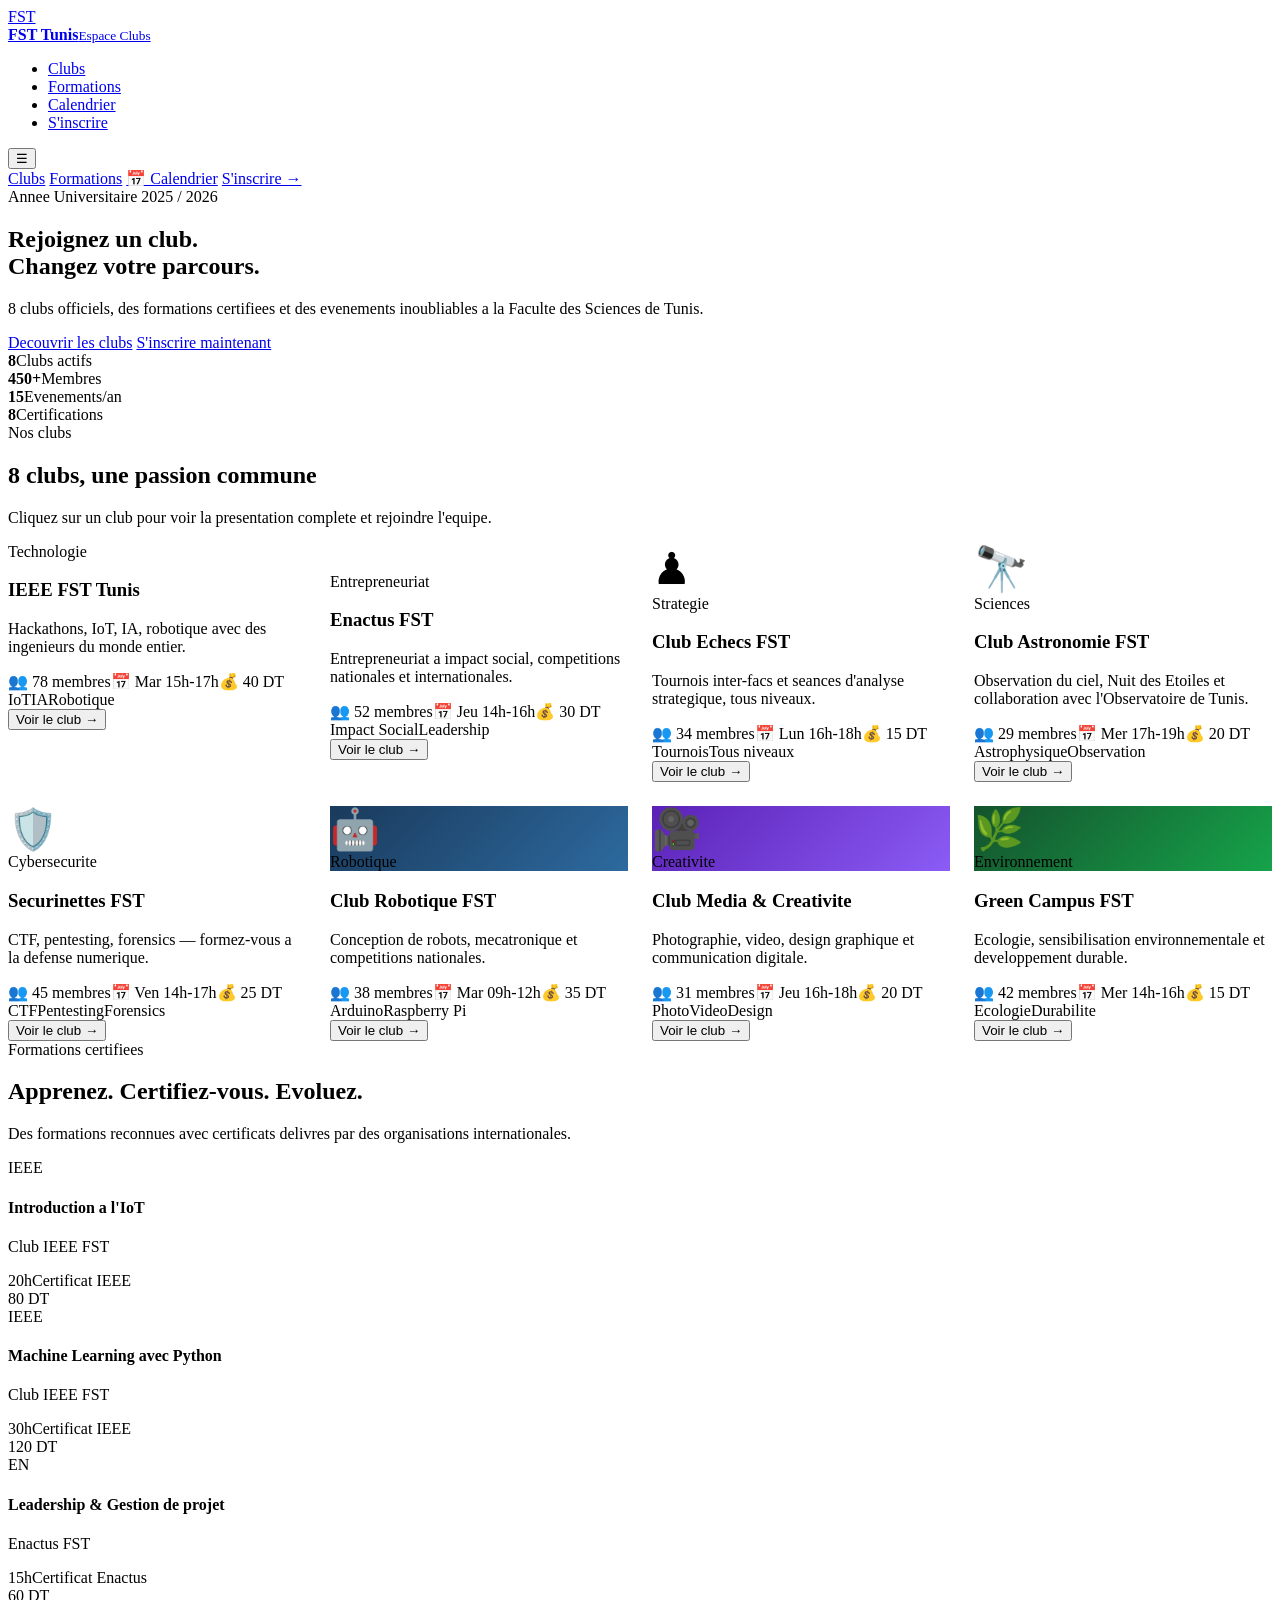
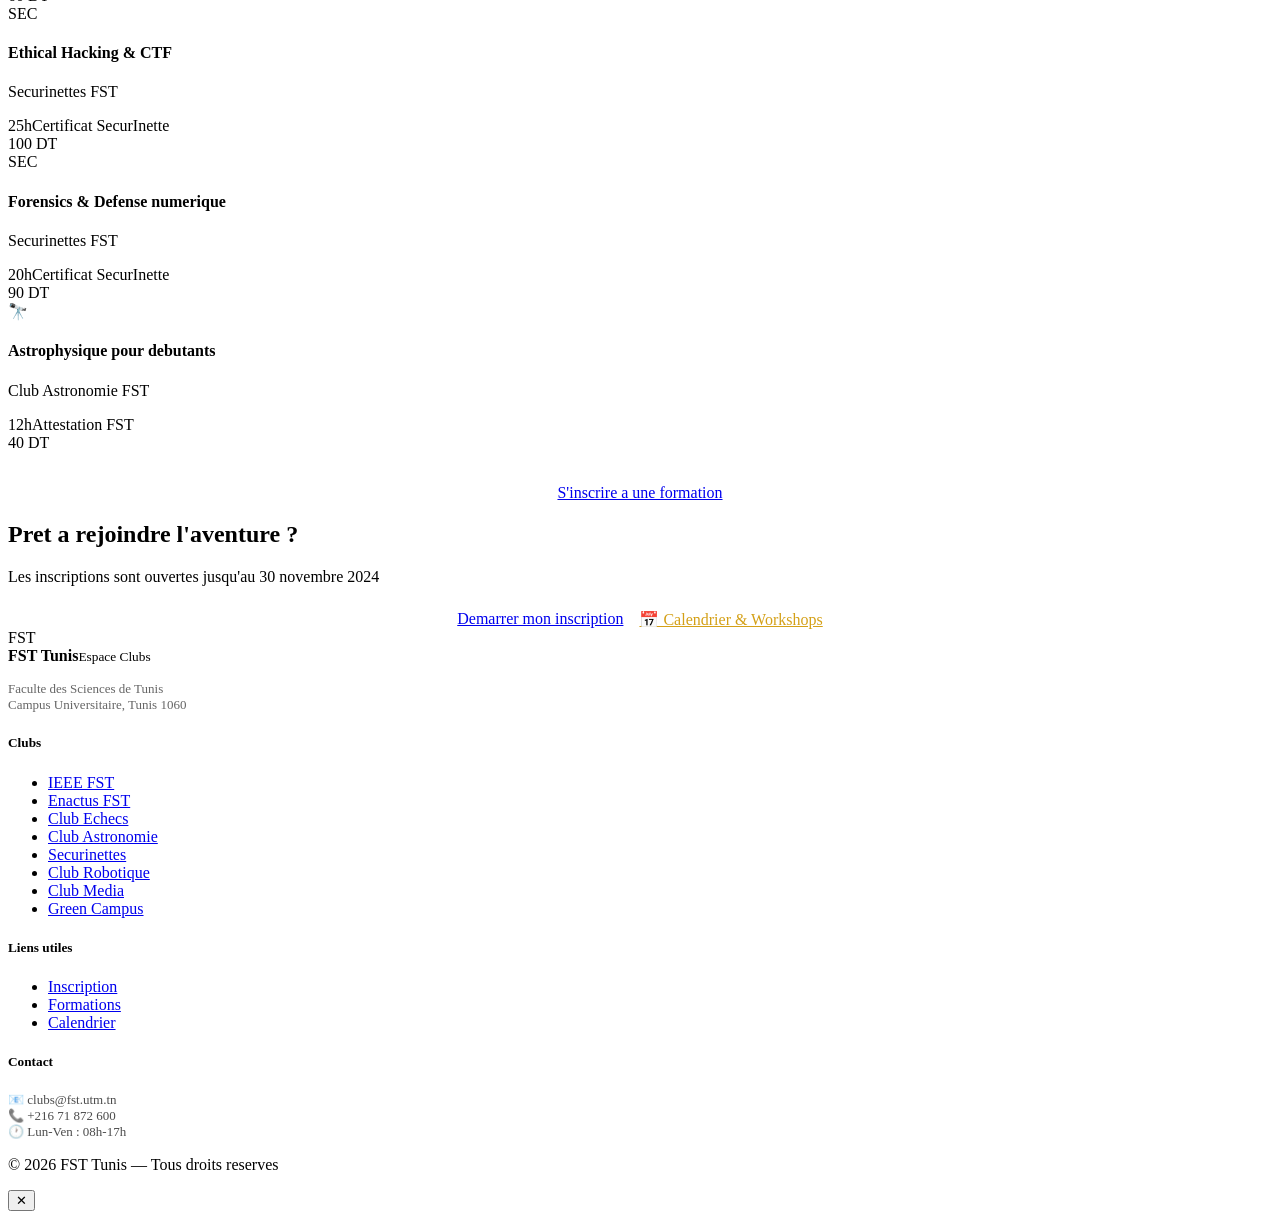
==== index.html @ c972a0da "Add files via upload" ====
<!DOCTYPE html>
<html lang="fr">
<head>
  <meta charset="UTF-8"/>
  <meta name="viewport" content="width=device-width, initial-scale=1.0"/>
  <title>FST Clubs — Faculté des Sciences de Tunis</title>
  <link rel="stylesheet" href="style.css"/>
  <link href="https://fonts.googleapis.com/css2?family=Playfair+Display:wght@600;700&family=DM+Sans:wght@300;400;500&display=swap" rel="stylesheet"/>
  <style>
    .clubs-grid{display:grid;grid-template-columns:repeat(auto-fill,minmax(290px,1fr));gap:1.5rem}
    .team-grid{display:grid;grid-template-columns:repeat(2,1fr);gap:8px;margin-bottom:1.25rem}
    .team-card{background:#f5f5f0;border-radius:10px;padding:10px 12px;display:flex;align-items:center;gap:10px}
    .team-avatar{width:40px;height:40px;border-radius:50%;display:flex;align-items:center;justify-content:center;font-size:16px;font-weight:700;color:#fff;flex-shrink:0}
    .team-card-info small{display:block;font-size:10px;color:#9a9a90;text-transform:uppercase;letter-spacing:0.04em}
    .team-card-info strong{display:block;font-size:12px;color:#1a1a2e}
  </style>
</head>
<body>

<nav class="navbar" id="navbar">
  <div class="nav-inner">
    <a href="index.html" class="logo">
      <div class="logo-icon"><span>FST</span></div>
      <div class="logo-text"><strong>FST Tunis</strong><small>Espace Clubs</small></div>
    </a>
    <ul class="nav-links">
      <li><a href="#clubs">Clubs</a></li>
      <li><a href="#formations">Formations</a></li>
      <li><a href="calendrier.html">Calendrier</a></li>
      <li><a href="inscription.html" class="btn-nav">S'inscrire</a></li>
    </ul>
    <button class="burger" onclick="toggleMenu()">&#9776;</button>
  </div>
  <div class="mobile-menu" id="mobileMenu">
    <a href="#clubs">Clubs</a>
    <a href="#formations">Formations</a>
    <a href="calendrier.html">&#128197; Calendrier</a>
    <a href="inscription.html">S'inscrire &#8594;</a>
  </div>
</nav>

<section class="hero">
  <div class="hero-bg">
    <div class="star" style="top:15%;left:10%;animation-delay:0s"></div>
    <div class="star" style="top:30%;left:80%;animation-delay:0.5s"></div>
    <div class="star" style="top:60%;left:20%;animation-delay:1s"></div>
    <div class="star" style="top:75%;left:65%;animation-delay:0.3s"></div>
    <div class="star" style="top:45%;left:50%;animation-delay:0.8s"></div>
    <div class="star" style="top:20%;left:45%;animation-delay:1.2s"></div>
    <div class="star" style="top:85%;left:40%;animation-delay:0.6s"></div>
  </div>
  <div class="hero-content">
    <div class="hero-tag">Annee Universitaire 2025 / 2026</div>
    <h1>Rejoignez un club.<br/>Changez votre parcours.</h1>
    <p>8 clubs officiels, des formations certifiees et des evenements inoubliables a la Faculte des Sciences de Tunis.</p>
    <div class="hero-actions">
      <a href="#clubs" class="btn-primary">Decouvrir les clubs</a>
      <a href="inscription.html" class="btn-outline">S'inscrire maintenant</a>
    </div>
    <div class="hero-stats">
      <div class="stat"><strong>8</strong><span>Clubs actifs</span></div>
      <div class="stat-sep"></div>
      <div class="stat"><strong>450+</strong><span>Membres</span></div>
      <div class="stat-sep"></div>
      <div class="stat"><strong>15</strong><span>Evenements/an</span></div>
      <div class="stat-sep"></div>
      <div class="stat"><strong>8</strong><span>Certifications</span></div>
    </div>
  </div>
</section>

<section id="clubs" class="section">
  <div class="container">
    <div class="section-header">
      <span class="section-tag">Nos clubs</span>
      <h2>8 clubs, une passion commune</h2>
      <p>Cliquez sur un club pour voir la presentation complete et rejoindre l'equipe.</p>
    </div>
    <div class="clubs-grid">

      <div class="club-card">
        <div class="club-header ieee-bg">
          <div class="club-logo-wrap"><img src="https://upload.wikimedia.org/wikipedia/commons/2/21/IEEE_logo.svg" alt="IEEE" onerror="this.style.display='none'" style="height:36px;filter:brightness(0) invert(1)"/></div>
          <span class="club-tag">Technologie</span>
        </div>
        <div class="club-body">
          <h3>IEEE FST Tunis</h3>
          <p>Hackathons, IoT, IA, robotique avec des ingenieurs du monde entier.</p>
          <div class="club-meta"><span>&#128101; 78 membres</span><span>&#128197; Mar 15h-17h</span><span>&#128176; 40 DT</span></div>
          <div class="club-tags-row"><span class="pill pill-blue">IoT</span><span class="pill pill-blue">IA</span><span class="pill pill-blue">Robotique</span></div>
          <button class="btn-card" onclick="openModal('ieee')">Voir le club &#8594;</button>
        </div>
      </div>

      <div class="club-card">
        <div class="club-header enactus-bg">
          <div class="club-logo-wrap"><div style="color:#fff;font-size:22px;font-weight:700;font-family:'Playfair Display',serif">enactus</div></div>
          <span class="club-tag">Entrepreneuriat</span>
        </div>
        <div class="club-body">
          <h3>Enactus FST</h3>
          <p>Entrepreneuriat a impact social, competitions nationales et internationales.</p>
          <div class="club-meta"><span>&#128101; 52 membres</span><span>&#128197; Jeu 14h-16h</span><span>&#128176; 30 DT</span></div>
          <div class="club-tags-row"><span class="pill pill-green">Impact Social</span><span class="pill pill-green">Leadership</span></div>
          <button class="btn-card" onclick="openModal('enactus')">Voir le club &#8594;</button>
        </div>
      </div>

      <div class="club-card">
        <div class="club-header chess-bg">
          <div class="club-logo-wrap"><div style="font-size:44px">&#9823;</div></div>
          <span class="club-tag">Strategie</span>
        </div>
        <div class="club-body">
          <h3>Club Echecs FST</h3>
          <p>Tournois inter-facs et seances d'analyse strategique, tous niveaux.</p>
          <div class="club-meta"><span>&#128101; 34 membres</span><span>&#128197; Lun 16h-18h</span><span>&#128176; 15 DT</span></div>
          <div class="club-tags-row"><span class="pill pill-amber">Tournois</span><span class="pill pill-amber">Tous niveaux</span></div>
          <button class="btn-card" onclick="openModal('chess')">Voir le club &#8594;</button>
        </div>
      </div>

      <div class="club-card">
        <div class="club-header astro-bg">
          <div class="club-logo-wrap"><div style="font-size:44px">&#128301;</div></div>
          <span class="club-tag">Sciences</span>
        </div>
        <div class="club-body">
          <h3>Club Astronomie FST</h3>
          <p>Observation du ciel, Nuit des Etoiles et collaboration avec l'Observatoire de Tunis.</p>
          <div class="club-meta"><span>&#128101; 29 membres</span><span>&#128197; Mer 17h-19h</span><span>&#128176; 20 DT</span></div>
          <div class="club-tags-row"><span class="pill pill-purple">Astrophysique</span><span class="pill pill-purple">Observation</span></div>
          <button class="btn-card" onclick="openModal('astro')">Voir le club &#8594;</button>
        </div>
      </div>

      <div class="club-card">
        <div class="club-header secu-bg">
          <div class="club-logo-wrap"><div style="font-size:40px">&#128737;&#65039;</div></div>
          <span class="club-tag">Cybersecurite</span>
        </div>
        <div class="club-body">
          <h3>Securinettes FST</h3>
          <p>CTF, pentesting, forensics — formez-vous a la defense numerique.</p>
          <div class="club-meta"><span>&#128101; 45 membres</span><span>&#128197; Ven 14h-17h</span><span>&#128176; 25 DT</span></div>
          <div class="club-tags-row"><span class="pill pill-red">CTF</span><span class="pill pill-red">Pentesting</span><span class="pill pill-red">Forensics</span></div>
          <button class="btn-card" onclick="openModal('securinettes')">Voir le club &#8594;</button>
        </div>
      </div>

      <div class="club-card">
        <div class="club-header" style="background:linear-gradient(135deg,#1a3a5c,#2d6a9f)">
          <div class="club-logo-wrap"><div style="font-size:40px">&#129302;</div></div>
          <span class="club-tag">Robotique</span>
        </div>
        <div class="club-body">
          <h3>Club Robotique FST</h3>
          <p>Conception de robots, mecatronique et competitions nationales.</p>
          <div class="club-meta"><span>&#128101; 38 membres</span><span>&#128197; Mar 09h-12h</span><span>&#128176; 35 DT</span></div>
          <div class="club-tags-row"><span class="pill pill-blue">Arduino</span><span class="pill pill-blue">Raspberry Pi</span></div>
          <button class="btn-card" onclick="openModal('robotique')">Voir le club &#8594;</button>
        </div>
      </div>

      <div class="club-card">
        <div class="club-header" style="background:linear-gradient(135deg,#5b21b6,#8b5cf6)">
          <div class="club-logo-wrap"><div style="font-size:40px">&#127909;</div></div>
          <span class="club-tag">Creativite</span>
        </div>
        <div class="club-body">
          <h3>Club Media &amp; Creativite</h3>
          <p>Photographie, video, design graphique et communication digitale.</p>
          <div class="club-meta"><span>&#128101; 31 membres</span><span>&#128197; Jeu 16h-18h</span><span>&#128176; 20 DT</span></div>
          <div class="club-tags-row"><span class="pill pill-purple">Photo</span><span class="pill pill-purple">Video</span><span class="pill pill-purple">Design</span></div>
          <button class="btn-card" onclick="openModal('media')">Voir le club &#8594;</button>
        </div>
      </div>

      <div class="club-card">
        <div class="club-header" style="background:linear-gradient(135deg,#14532d,#16a34a)">
          <div class="club-logo-wrap"><div style="font-size:40px">&#127807;</div></div>
          <span class="club-tag">Environnement</span>
        </div>
        <div class="club-body">
          <h3>Green Campus FST</h3>
          <p>Ecologie, sensibilisation environnementale et developpement durable.</p>
          <div class="club-meta"><span>&#128101; 42 membres</span><span>&#128197; Mer 14h-16h</span><span>&#128176; 15 DT</span></div>
          <div class="club-tags-row"><span class="pill pill-green">Ecologie</span><span class="pill pill-green">Durabilite</span></div>
          <button class="btn-card" onclick="openModal('green')">Voir le club &#8594;</button>
        </div>
      </div>

    </div>
  </div>
</section>

<section id="formations" class="section section-dark">
  <div class="container">
    <div class="section-header light">
      <span class="section-tag">Formations certifiees</span>
      <h2>Apprenez. Certifiez-vous. Evoluez.</h2>
      <p>Des formations reconnues avec certificats delivres par des organisations internationales.</p>
    </div>
    <div class="formations-grid">
      <div class="formation-card">
        <div class="formation-icon ieee-text">IEEE</div>
        <div class="formation-info"><h4>Introduction a l'IoT</h4><p>Club IEEE FST</p>
          <div class="formation-meta"><span class="pill pill-blue">20h</span><span class="pill pill-blue">Certificat IEEE</span></div></div>
        <div class="formation-price">80 DT</div>
      </div>
      <div class="formation-card">
        <div class="formation-icon ieee-text">IEEE</div>
        <div class="formation-info"><h4>Machine Learning avec Python</h4><p>Club IEEE FST</p>
          <div class="formation-meta"><span class="pill pill-blue">30h</span><span class="pill pill-blue">Certificat IEEE</span></div></div>
        <div class="formation-price">120 DT</div>
      </div>
      <div class="formation-card">
        <div class="formation-icon enactus-text">EN</div>
        <div class="formation-info"><h4>Leadership &amp; Gestion de projet</h4><p>Enactus FST</p>
          <div class="formation-meta"><span class="pill pill-green">15h</span><span class="pill pill-green">Certificat Enactus</span></div></div>
        <div class="formation-price">60 DT</div>
      </div>
      <div class="formation-card">
        <div class="formation-icon secu-text">SEC</div>
        <div class="formation-info"><h4>Ethical Hacking &amp; CTF</h4><p>Securinettes FST</p>
          <div class="formation-meta"><span class="pill pill-red">25h</span><span class="pill pill-red">Certificat SecurInette</span></div></div>
        <div class="formation-price">100 DT</div>
      </div>
      <div class="formation-card">
        <div class="formation-icon secu-text">SEC</div>
        <div class="formation-info"><h4>Forensics &amp; Defense numerique</h4><p>Securinettes FST</p>
          <div class="formation-meta"><span class="pill pill-red">20h</span><span class="pill pill-red">Certificat SecurInette</span></div></div>
        <div class="formation-price">90 DT</div>
      </div>
      <div class="formation-card">
        <div class="formation-icon astro-text">&#128301;</div>
        <div class="formation-info"><h4>Astrophysique pour debutants</h4><p>Club Astronomie FST</p>
          <div class="formation-meta"><span class="pill pill-purple">12h</span><span class="pill pill-purple">Attestation FST</span></div></div>
        <div class="formation-price">40 DT</div>
      </div>
    </div>
    <div style="text-align:center;margin-top:2rem">
      <a href="inscription.html" class="btn-primary">S'inscrire a une formation</a>
    </div>
  </div>
</section>

<section class="cta-section">
  <div class="container">
    <h2>Pret a rejoindre l'aventure ?</h2>
    <p>Les inscriptions sont ouvertes jusqu'au 30 novembre 2024</p>
    <div style="display:flex;gap:1rem;justify-content:center;flex-wrap:wrap;margin-top:1.5rem">
      <a href="inscription.html" class="btn-primary">Demarrer mon inscription</a>
      <a href="calendrier.html" class="btn-outline" style="border-color:rgba(212,160,23,0.5);color:#d4a017">&#128197; Calendrier &amp; Workshops</a>
    </div>
  </div>
</section>

<footer class="footer">
  <div class="container">
    <div class="footer-grid">
      <div>
        <div class="logo"><div class="logo-icon"><span>FST</span></div><div class="logo-text"><strong>FST Tunis</strong><small>Espace Clubs</small></div></div>
        <p style="margin-top:1rem;font-size:13px;opacity:0.6">Faculte des Sciences de Tunis<br/>Campus Universitaire, Tunis 1060</p>
      </div>
      <div>
        <h5>Clubs</h5>
        <ul>
          <li><a href="#" onclick="openModal('ieee');return false">IEEE FST</a></li>
          <li><a href="#" onclick="openModal('enactus');return false">Enactus FST</a></li>
          <li><a href="#" onclick="openModal('chess');return false">Club Echecs</a></li>
          <li><a href="#" onclick="openModal('astro');return false">Club Astronomie</a></li>
          <li><a href="#" onclick="openModal('securinettes');return false">Securinettes</a></li>
          <li><a href="#" onclick="openModal('robotique');return false">Club Robotique</a></li>
          <li><a href="#" onclick="openModal('media');return false">Club Media</a></li>
          <li><a href="#" onclick="openModal('green');return false">Green Campus</a></li>
        </ul>
      </div>
      <div>
        <h5>Liens utiles</h5>
        <ul>
          <li><a href="inscription.html">Inscription</a></li>
          <li><a href="#formations">Formations</a></li>
          <li><a href="calendrier.html">Calendrier</a></li>
        </ul>
      </div>
      <div>
        <h5>Contact</h5>
        <p style="font-size:13px;opacity:0.7">&#128231; clubs@fst.utm.tn<br/>&#128222; +216 71 872 600<br/>&#128336; Lun-Ven : 08h-17h</p>
      </div>
    </div>
    <div class="footer-bottom"><p>&copy; 2026 FST Tunis &mdash; Tous droits reserves</p></div>
  </div>
</footer>

<div class="modal-overlay" id="modal" onclick="closeModal(event)">
  <div class="modal-box" id="modal-box">
    <button class="modal-close" onclick="closeModalBtn()">&#10005;</button>
    <div id="modal-content"></div>
  </div>
</div>

<script src="script_index.js"></script>
</body>
</html>
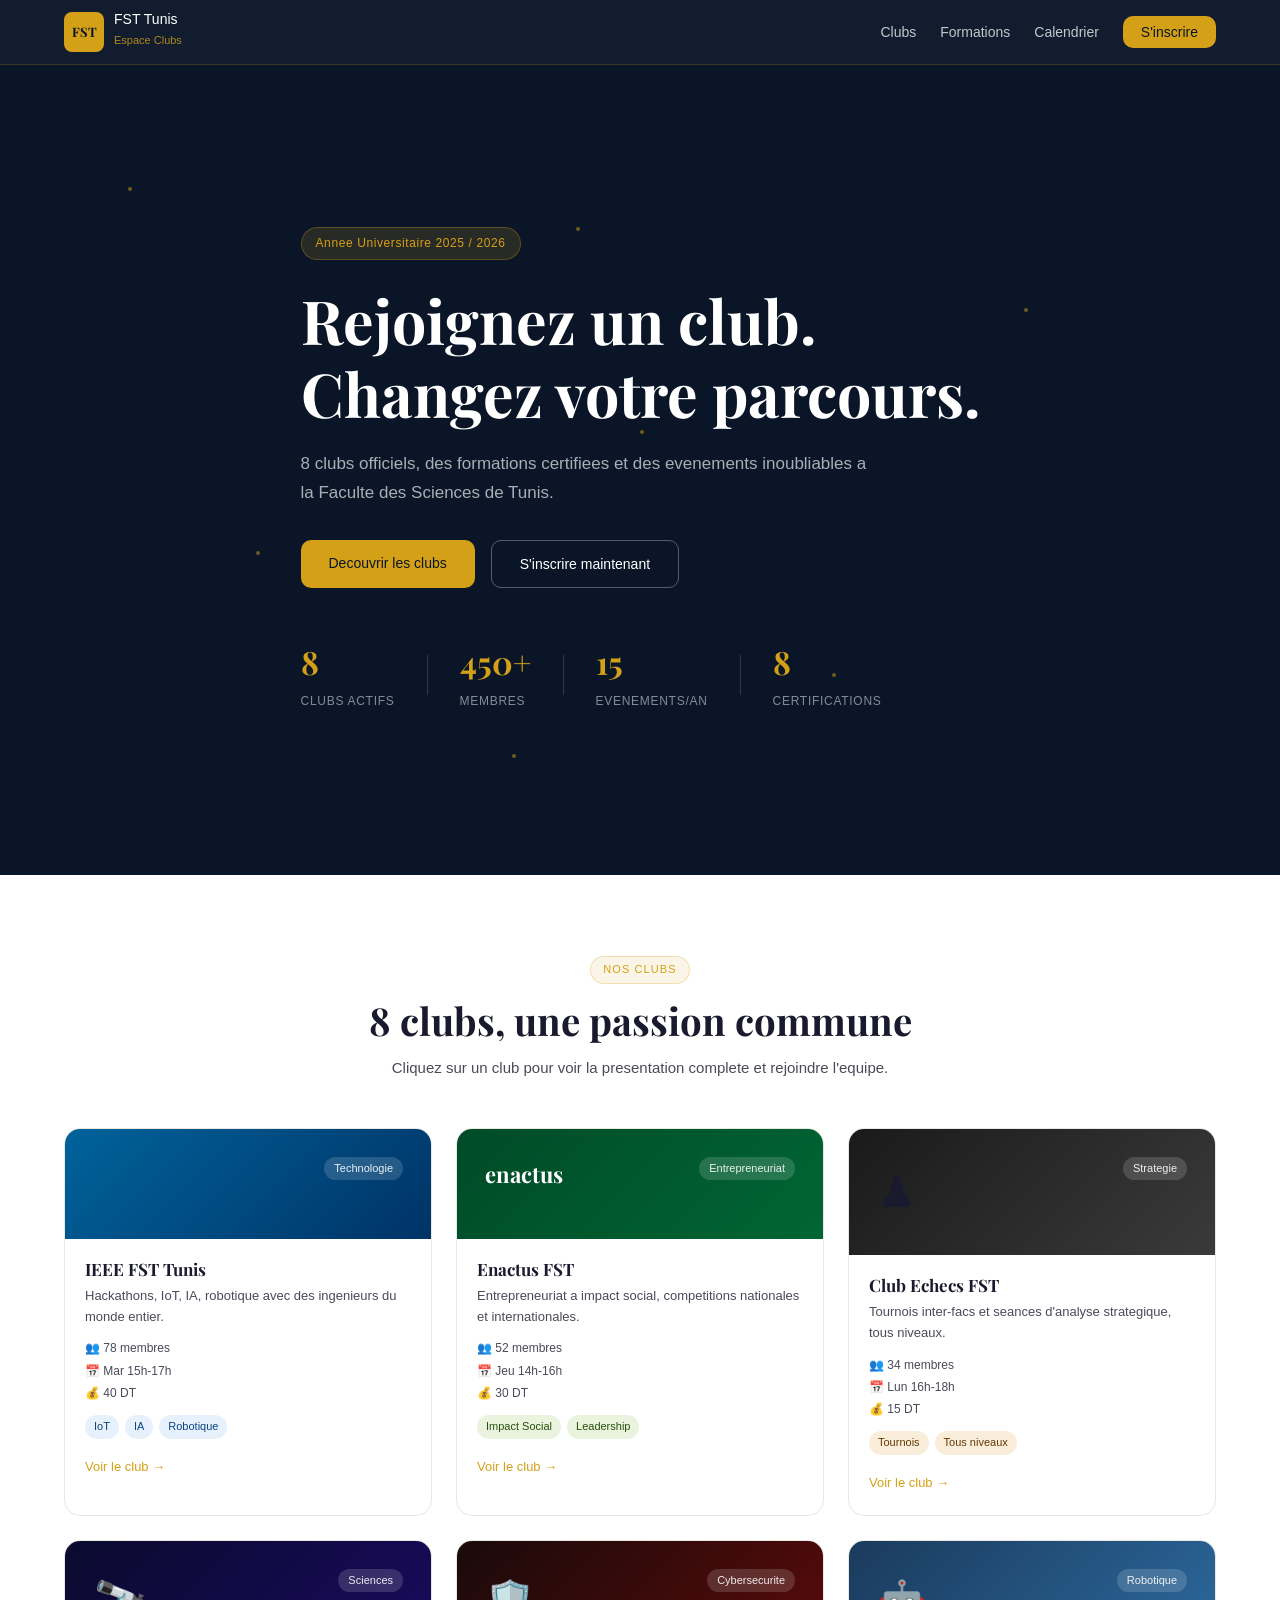
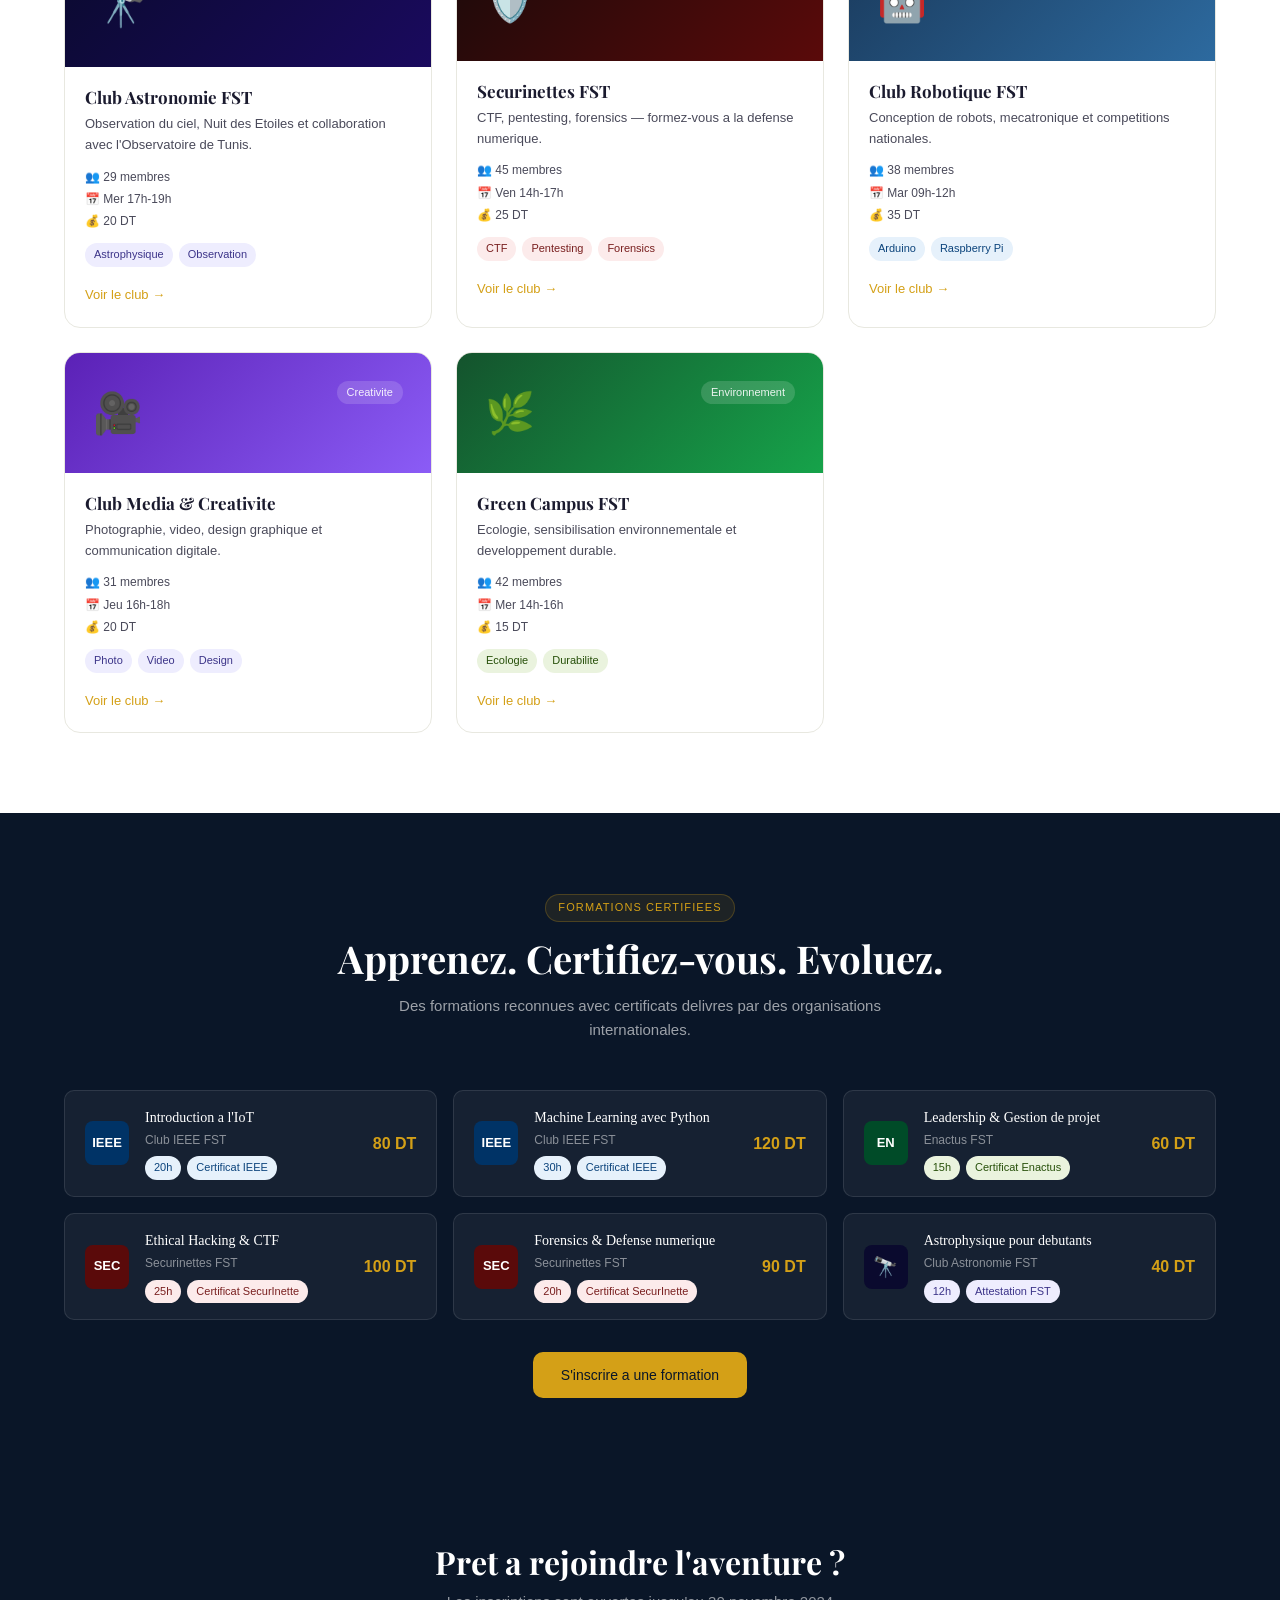
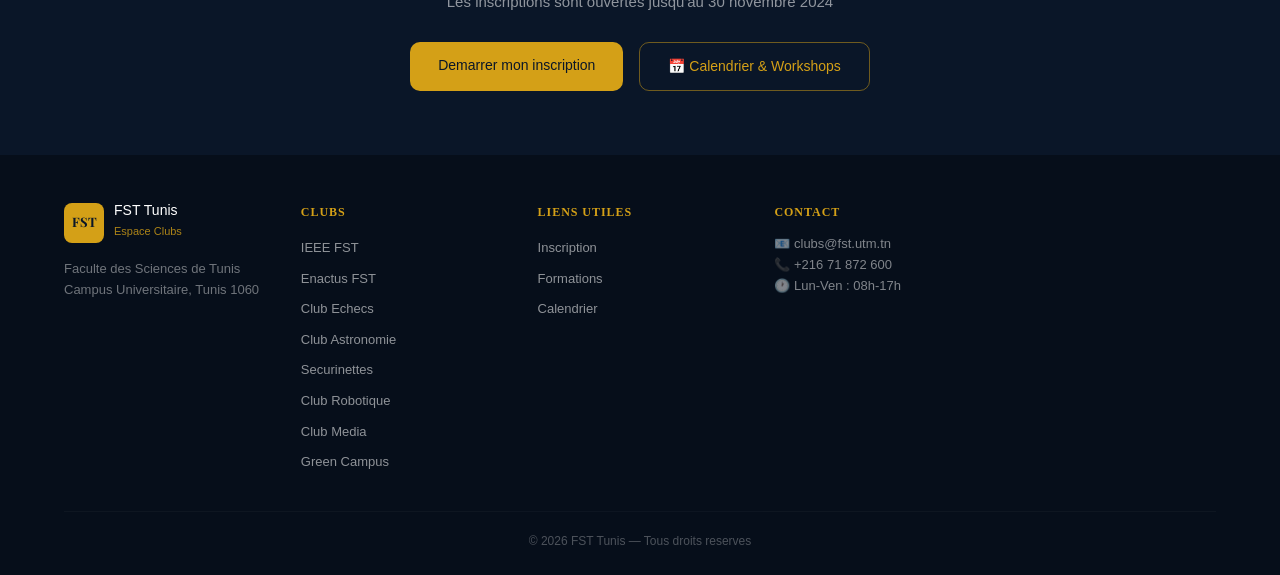
==== commit a4ae1731: "Update index.html" ====
--- a/index.html
+++ b/index.html
@@ -4,7 +4,7 @@
   <meta charset="UTF-8"/>
   <meta name="viewport" content="width=device-width, initial-scale=1.0"/>
   <title>FST Clubs — Faculté des Sciences de Tunis</title>
-  <link rel="stylesheet" href="style.css"/>
+  <link rel="stylesheet" href="assets/css/style.css"/>
   <link href="https://fonts.googleapis.com/css2?family=Playfair+Display:wght@600;700&family=DM+Sans:wght@300;400;500&display=swap" rel="stylesheet"/>
   <style>
     .clubs-grid{display:grid;grid-template-columns:repeat(auto-fill,minmax(290px,1fr));gap:1.5rem}
@@ -300,6 +300,7 @@
   </div>
 </div>
 
-<script src="script_index.js"></script>
+
+<script src="assets/js/script_index.js"></script>
 </body>
 </html>
--- a/assets/css/style.css
+++ b/assets/css/style.css
@@ -0,0 +1,1389 @@
+/* ═══════════════════════════════════════════
+   FST CLUBS — STYLE.CSS
+   Dark Academic Theme · Navy + Gold
+═══════════════════════════════════════════ */
+:root {
+  --navy:     #0a1628;
+  --navy-2:   #0f1f3d;
+  --navy-3:   #162847;
+  --gold:     #d4a017;
+  --gold-l:   #e8bc3a;
+  --white:    #ffffff;
+  --gray-100: #f5f5f0;
+  --gray-200: #e8e8e0;
+  --gray-400: #9a9a90;
+  --gray-600: #5a5a50;
+  --text:     #1a1a2e;
+  --text-2:   #4a4a5a;
+  --blue:     #185FA5;
+  --blue-l:   #E6F1FB;
+  --blue-t:   #0C447C;
+  --green:    #3B6D11;
+  --green-l:  #EAF3DE;
+  --green-t:  #27500A;
+  --purple:   #534AB7;
+  --purple-l: #EEEDFE;
+  --purple-t: #3C3489;
+  --amber:    #854F0B;
+  --amber-l:  #FAEEDA;
+  --amber-t:  #633806;
+  --red:      #A32D2D;
+  --red-l:    #FCEBEB;
+  --red-t:    #791F1F;
+  --teal:     #0F6E56;
+  --teal-l:   #E1F5EE;
+  --teal-t:   #085041;
+  --radius:   10px;
+  --radius-lg: 16px;
+  --shadow:   0 2px 20px rgba(0,0,0,0.08);
+  --shadow-lg: 0 8px 40px rgba(0,0,0,0.12);
+}
+* { box-sizing: border-box; margin: 0; padding: 0; }
+html { scroll-behavior: smooth; }
+body {
+  font-family: 'DM Sans', sans-serif;
+  color: var(--text);
+  background: var(--white);
+  line-height: 1.6;
+}
+h1, h2, h3 {
+  font-family: 'Playfair Display', serif;
+  line-height: 1.25;
+}
+a { text-decoration: none; color: inherit; }
+input, select, textarea, button {
+  font-family: 'DM Sans', sans-serif;
+  font-size: 14px;
+}
+input[type=text], input[type=email], input[type=tel],
+input[type=password], input[type=number],
+select, textarea {
+  width: 100%;
+  padding: 10px 14px;
+  border: 1px solid var(--gray-200);
+  border-radius: var(--radius);
+  background: var(--white);
+  color: var(--text);
+  outline: none;
+  transition: border-color 0.2s, box-shadow 0.2s;
+}
+input:focus, select:focus, textarea:focus {
+  border-color: var(--gold);
+  box-shadow: 0 0 0 3px rgba(212,160,23,0.12);
+}
+textarea { resize: vertical; }
+/* ─── NAVBAR ─── */
+.navbar {
+  position: sticky;
+  top: 0;
+  z-index: 100;
+  background: rgba(10,22,40,0.97);
+  backdrop-filter: blur(12px);
+  border-bottom: 1px solid rgba(212,160,23,0.2);
+}
+.nav-inner {
+  max-width: 1200px;
+  margin: 0 auto;
+  padding: 0 1.5rem;
+  height: 64px;
+  display: flex;
+  align-items: center;
+  justify-content: space-between;
+}
+.logo {
+  display: flex;
+  align-items: center;
+  gap: 10px;
+}
+.logo-icon {
+  width: 40px;
+  height: 40px;
+  background: var(--gold);
+  border-radius: 8px;
+  display: flex;
+  align-items: center;
+  justify-content: center;
+}
+
+.logo-icon span {
+  font-family: 'Playfair Display', serif;
+  font-size: 13px;
+  font-weight: 700;
+  color: var(--navy);
+}
+
+.logo-text strong {
+  display: block;
+  font-size: 14px;
+  font-weight: 500;
+  color: var(--white);
+  line-height: 1;
+}
+.logo-text small {
+  font-size: 11px;
+  color: var(--gold);
+  opacity: 0.8;
+}
+.nav-links {
+  display: flex;
+  align-items: center;
+  gap: 1.5rem;
+  list-style: none;
+}
+.nav-links a {
+  font-size: 14px;
+  color: rgba(255,255,255,0.75);
+  transition: color 0.2s;
+}
+.nav-links a:hover { color: var(--gold); }
+.btn-nav {
+  padding: 8px 18px;
+  background: var(--gold);
+  color: var(--navy) !important;
+  border-radius: var(--radius);
+  font-weight: 500;
+  font-size: 13px;
+  transition: background 0.2s;
+}
+.btn-nav:hover { background: var(--gold-l) !important; }
+.burger {
+  display: none;
+  background: none;
+  border: none;
+  color: var(--white);
+  font-size: 22px;
+  cursor: pointer;
+}
+.mobile-menu {
+  display: none;
+  flex-direction: column;
+  padding: 1rem 1.5rem;
+  gap: 0.75rem;
+  border-top: 1px solid rgba(255,255,255,0.08);
+}
+.mobile-menu a {
+  font-size: 14px;
+  color: rgba(255,255,255,0.8);
+  padding: 6px 0;
+}
+.mobile-menu.open { display: flex; }
+/* ─── HERO ─── */
+.hero {
+  background: var(--navy);
+  min-height: 90vh;
+  display: flex;
+  align-items: center;
+  position: relative;
+  overflow: hidden;
+}
+.hero-bg {
+  position: absolute;
+  inset: 0;
+  pointer-events: none;
+}
+.star {
+  position: absolute;
+  width: 4px;
+  height: 4px;
+  background: var(--gold);
+  border-radius: 50%;
+  animation: twinkle 3s infinite;
+  opacity: 0.5;
+}
+@keyframes twinkle {
+  0%, 100% { opacity: 0.2; transform: scale(1); }
+  50% { opacity: 0.8; transform: scale(1.5); }
+}
+.hero-content {
+  max-width: 1200px;
+  margin: 0 auto;
+  padding: 5rem 1.5rem;
+  position: relative;
+  z-index: 1;
+}
+.hero-tag {
+  display: inline-block;
+  padding: 6px 14px;
+  background: rgba(212,160,23,0.15);
+  border: 1px solid rgba(212,160,23,0.3);
+  color: var(--gold);
+  border-radius: 20px;
+  font-size: 12px;
+  letter-spacing: 0.05em;
+  margin-bottom: 1.5rem;
+}
+.hero h1 {
+  font-size: clamp(2.2rem, 5vw, 3.8rem);
+  color: var(--white);
+  margin-bottom: 1.25rem;
+  max-width: 700px;
+  line-height: 1.2;
+}
+.hero p {
+  font-size: 17px;
+  color: rgba(255,255,255,0.65);
+  max-width: 580px;
+  margin-bottom: 2rem;
+  line-height: 1.7;
+}
+.hero-actions {
+  display: flex;
+  gap: 1rem;
+  flex-wrap: wrap;
+  margin-bottom: 3rem;
+}
+.btn-primary {
+  padding: 12px 28px;
+  background: var(--gold);
+  color: var(--navy);
+  border-radius: var(--radius);
+  font-weight: 500;
+  font-size: 14px;
+  border: none;
+  cursor: pointer;
+  transition: background 0.2s, transform 0.1s;
+  display: inline-block;
+}
+.btn-primary:hover { background: var(--gold-l); transform: translateY(-1px); }
+.btn-outline {
+  padding: 12px 28px;
+  background: transparent;
+  color: var(--white);
+  border-radius: var(--radius);
+  font-size: 14px;
+  border: 1px solid rgba(255,255,255,0.3);
+  transition: border-color 0.2s, background 0.2s;
+  display: inline-block;
+}
+.btn-outline:hover {
+  border-color: var(--gold);
+  color: var(--gold);
+}
+.hero-stats {
+  display: flex;
+  gap: 2rem;
+  flex-wrap: wrap;
+  align-items: center;
+}
+.stat strong {
+  display: block;
+  font-size: 2rem;
+  font-family: 'Playfair Display', serif;
+  color: var(--gold);
+}
+.stat span {
+  font-size: 12px;
+  color: rgba(255,255,255,0.5);
+  text-transform: uppercase;
+  letter-spacing: 0.06em;
+}
+.stat-sep {
+  width: 1px;
+  height: 40px;
+  background: rgba(255,255,255,0.15);
+}
+/* ─── SECTIONS ─── */
+.section {
+  padding: 5rem 0;
+}
+.section-dark {
+  background: var(--navy);
+  color: var(--white);
+}
+.section-light {
+  background: var(--gray-100);
+}
+.container {
+  max-width: 1200px;
+  margin: 0 auto;
+  padding: 0 1.5rem;
+}
+.section-header {
+  text-align: center;
+  margin-bottom: 3rem;
+}
+.section-header.light h2 { color: var(--white); }
+.section-header.light p { color: rgba(255,255,255,0.6); }
+.section-tag {
+  display: inline-block;
+  font-size: 11px;
+  letter-spacing: 0.1em;
+  text-transform: uppercase;
+  color: var(--gold);
+  background: rgba(212,160,23,0.1);
+  border: 1px solid rgba(212,160,23,0.25);
+  padding: 4px 12px;
+  border-radius: 20px;
+  margin-bottom: 0.75rem;
+}
+.section-header h2 {
+  font-size: clamp(1.8rem, 3vw, 2.4rem);
+  margin-bottom: 0.75rem;
+}
+.section-header p {
+  font-size: 15px;
+  color: var(--text-2);
+  max-width: 500px;
+  margin: 0 auto;
+}
+/* ─── CLUB CARDS ─── */
+.clubs-grid {
+  display: grid;
+  grid-template-columns: repeat(auto-fill, minmax(300px, 1fr));
+  gap: 1.5rem;
+}
+.club-card {
+  background: var(--white);
+  border-radius: var(--radius-lg);
+  border: 1px solid var(--gray-200);
+  overflow: hidden;
+  transition: transform 0.2s, box-shadow 0.2s;
+}
+.club-card:hover {
+  transform: translateY(-4px);
+  box-shadow: var(--shadow-lg);
+}
+.club-header {
+  padding: 1.75rem;
+  display: flex;
+  justify-content: space-between;
+  align-items: flex-start;
+  min-height: 110px;
+}
+.ieee-bg    { background: linear-gradient(135deg, #00629B, #003366); }
+.enactus-bg { background: linear-gradient(135deg, #004B28, #006633); }
+.chess-bg   { background: linear-gradient(135deg, #1a1a1a, #3a3a3a); }
+.astro-bg   { background: linear-gradient(135deg, #0a0a2e, #1a0a5e); }
+.secu-bg    { background: linear-gradient(135deg, #1a0a0a, #5a0a0a); }
+.club-logo-wrap {
+  display: flex;
+  align-items: center;
+}
+.logo-fallback, .logo-text-big {
+  color: var(--white);
+  font-weight: 700;
+}
+.club-tag {
+  font-size: 11px;
+  padding: 3px 10px;
+  background: rgba(255,255,255,0.15);
+  color: rgba(255,255,255,0.9);
+  border-radius: 20px;
+  white-space: nowrap;
+}
+.club-body {
+  padding: 1.25rem;
+}
+.club-body h3 {
+  font-size: 17px;
+  margin-bottom: 6px;
+}
+.club-body p {
+  font-size: 13px;
+  color: var(--text-2);
+  line-height: 1.6;
+  margin-bottom: 12px;
+}
+.club-meta {
+  display: flex;
+  flex-direction: column;
+  gap: 3px;
+  margin-bottom: 12px;
+}
+.club-meta span {
+  font-size: 12px;
+  color: var(--text-2);
+}
+.club-tags-row {
+  display: flex;
+  flex-wrap: wrap;
+  gap: 6px;
+  margin-bottom: 14px;
+}
+.pill {
+  font-size: 11px;
+  padding: 3px 9px;
+  border-radius: 20px;
+  font-weight: 500;
+}
+.pill-blue   { background: var(--blue-l); color: var(--blue-t); }
+.pill-green  { background: var(--green-l); color: var(--green-t); }
+.pill-amber  { background: var(--amber-l); color: var(--amber-t); }
+.pill-purple { background: var(--purple-l); color: var(--purple-t); }
+.pill-red    { background: var(--red-l); color: var(--red-t); }
+.pill-teal   { background: var(--teal-l); color: var(--teal-t); }
+.btn-card {
+  background: none;
+  border: none;
+  color: var(--gold);
+  font-size: 13px;
+  font-weight: 500;
+  cursor: pointer;
+  padding: 0;
+  transition: color 0.2s;
+}
+.btn-card:hover { color: var(--amber); }
+/* ─── FORMATIONS ─── */
+.formations-grid {
+  display: grid;
+  grid-template-columns: repeat(auto-fill, minmax(340px, 1fr));
+  gap: 1rem;
+}
+.formation-card {
+  background: rgba(255,255,255,0.05);
+  border: 1px solid rgba(255,255,255,0.1);
+  border-radius: var(--radius);
+  padding: 1rem 1.25rem;
+  display: flex;
+  align-items: center;
+  gap: 1rem;
+}
+.formation-icon {
+  width: 44px;
+  height: 44px;
+  border-radius: 8px;
+  display: flex;
+  align-items: center;
+  justify-content: center;
+  font-size: 13px;
+  font-weight: 700;
+  flex-shrink: 0;
+}
+.ieee-text    { background: #003366; color: #fff; }
+.enactus-text { background: #004B28; color: #fff; }
+.secu-text    { background: #5a0a0a; color: #fff; }
+.astro-text   { background: #0a0a2e; color: #fff; font-size: 20px; }
+.formation-info { flex: 1; }
+.formation-info h4 { font-size: 14px; color: var(--white); margin-bottom: 2px; font-family: 'DM Sans'; font-weight: 500; }
+.formation-info p { font-size: 12px; color: rgba(255,255,255,0.5); }
+.formation-meta { display: flex; gap: 6px; margin-top: 6px; flex-wrap: wrap; }
+.formation-price {
+  font-size: 16px;
+  font-weight: 700;
+  color: var(--gold);
+  white-space: nowrap;
+}
+/* ─── WORKSHOPS ─── */
+.ws-tabs {
+  display: flex;
+  gap: 8px;
+  margin-bottom: 1.5rem;
+  flex-wrap: wrap;
+}
+.ws-tab {
+  padding: 8px 20px;
+  border: 1px solid var(--gray-200);
+  border-radius: 20px;
+  background: var(--white);
+  font-size: 13px;
+  color: var(--text-2);
+  cursor: pointer;
+  transition: all 0.2s;
+}
+.ws-tab.active, .ws-tab:hover {
+  background: var(--navy);
+  color: var(--gold);
+  border-color: var(--navy);
+}
+.ws-content { display: none; }
+.ws-content.active { display: block; }
+.ws-table-wrap { overflow-x: auto; }
+.ws-table {
+  width: 100%;
+  border-collapse: collapse;
+  font-size: 13px;
+}
+.ws-table th {
+  background: var(--navy);
+  color: var(--gold);
+  font-weight: 500;
+  font-size: 12px;
+  text-transform: uppercase;
+  letter-spacing: 0.04em;
+  padding: 12px 14px;
+  text-align: left;
+  white-space: nowrap;
+}
+.ws-table td {
+  padding: 14px;
+  border-bottom: 1px solid var(--gray-200);
+  vertical-align: top;
+  color: var(--text);
+}
+.ws-table td strong { font-size: 14px; }
+.ws-table td small { color: var(--text-2); }
+.ws-table tr:hover td { background: var(--gray-100); }
+.spots {
+  background: var(--amber-l);
+  color: var(--amber-t);
+  padding: 3px 10px;
+  border-radius: 20px;
+  font-size: 11px;
+  font-weight: 500;
+}
+.btn-ws {
+  padding: 6px 14px;
+  background: var(--navy);
+  color: var(--gold);
+  border-radius: var(--radius);
+  font-size: 12px;
+  font-weight: 500;
+  border: 1px solid transparent;
+  transition: all 0.2s;
+  display: inline-block;
+}
+.btn-ws:hover {
+  background: var(--gold);
+  color: var(--navy);
+}
+/* ─── EVENTS ─── */
+.events-grid {
+  display: grid;
+  grid-template-columns: repeat(auto-fill, minmax(320px, 1fr));
+  gap: 1.25rem;
+}
+.event-card {
+  background: var(--white);
+  border-radius: var(--radius-lg);
+  border: 1px solid var(--gray-200);
+  padding: 1.25rem;
+  display: flex;
+  gap: 1rem;
+  transition: transform 0.2s, box-shadow 0.2s;
+}
+.event-card:hover {
+  transform: translateY(-2px);
+  box-shadow: var(--shadow);
+}
+.event-featured {
+  border-color: var(--gold);
+  background: linear-gradient(135deg, #fff9ec, #fff);
+}
+.event-date-badge {
+  flex-shrink: 0;
+  width: 52px;
+  height: 60px;
+  background: var(--navy);
+  border-radius: var(--radius);
+  display: flex;
+  flex-direction: column;
+  align-items: center;
+  justify-content: center;
+}
+.event-date-badge strong {
+  font-size: 20px;
+  color: var(--gold);
+  font-family: 'Playfair Display', serif;
+  line-height: 1;
+}
+.event-date-badge span {
+  font-size: 10px;
+  color: rgba(255,255,255,0.6);
+  text-transform: uppercase;
+  letter-spacing: 0.06em;
+}
+.event-body { flex: 1; }
+.event-type {
+  display: inline-block;
+  font-size: 10px;
+  font-weight: 500;
+  letter-spacing: 0.05em;
+  text-transform: uppercase;
+  padding: 2px 8px;
+  border-radius: 20px;
+  margin-bottom: 6px;
+}
+.obligatoire { background: #fef3c7; color: #92400e; }
+.jpo         { background: var(--blue-l); color: var(--blue-t); }
+.tech        { background: var(--teal-l); color: var(--teal-t); }
+.science     { background: var(--green-l); color: var(--green-t); }
+.nuit        { background: var(--purple-l); color: var(--purple-t); }
+.tournoi     { background: var(--amber-l); color: var(--amber-t); }
+.social      { background: var(--teal-l); color: var(--teal-t); }
+.ctf         { background: var(--red-l); color: var(--red-t); }
+.event-body h3 { font-size: 15px; margin-bottom: 5px; }
+.event-body p  { font-size: 12px; color: var(--text-2); line-height: 1.5; margin-bottom: 8px; }
+.event-meta    { display: flex; flex-direction: column; gap: 2px; }
+.event-meta span { font-size: 11px; color: var(--text-2); }
+.legend {
+  margin-top: 2.5rem;
+  padding: 1.25rem;
+  background: var(--white);
+  border-radius: var(--radius);
+  border: 1px solid var(--gray-200);
+}
+.legend h4 { font-size: 13px; margin-bottom: 10px; font-family: 'DM Sans'; font-weight: 500; color: var(--text-2); }
+.legend-items { display: flex; flex-wrap: wrap; gap: 10px; align-items: center; }
+.legend-item { display: flex; align-items: center; gap: 6px; font-size: 12px; color: var(--text-2); }
+/* ─── CTA ─── */
+.cta-section {
+  background: var(--navy);
+  text-align: center;
+  padding: 4rem 1.5rem;
+}
+.cta-section h2 {
+  color: var(--white);
+  font-size: 2rem;
+  margin-bottom: 0.5rem;
+}
+.cta-section p {
+  color: rgba(255,255,255,0.55);
+  font-size: 15px;
+  margin-bottom: 1.75rem;
+}
+/* ─── FOOTER ─── */
+.footer {
+  background: #060e1a;
+  color: rgba(255,255,255,0.7);
+  padding: 3rem 0 1.5rem;
+}
+.footer-grid {
+  display: grid;
+  grid-template-columns: repeat(auto-fill, minmax(200px, 1fr));
+  gap: 2rem;
+  margin-bottom: 2rem;
+}
+.footer h5 {
+  color: var(--gold);
+  font-size: 12px;
+  text-transform: uppercase;
+  letter-spacing: 0.08em;
+  margin-bottom: 0.75rem;
+  font-family: 'DM Sans';
+}
+.footer ul { list-style: none; }
+.footer ul li { margin-bottom: 5px; }
+.footer ul a { font-size: 13px; color: rgba(255,255,255,0.55); transition: color 0.2s; }
+.footer ul a:hover { color: var(--gold); }
+.footer-bottom {
+  border-top: 1px solid rgba(255,255,255,0.08);
+  padding-top: 1.25rem;
+  text-align: center;
+  font-size: 12px;
+  opacity: 0.4;
+}
+/* ─── MODAL ─── */
+.modal-overlay {
+  position: fixed;
+  inset: 0;
+  background: rgba(0,0,0,0.65);
+  backdrop-filter: blur(4px);
+  z-index: 200;
+  display: none;
+  align-items: center;
+  justify-content: center;
+  padding: 1rem;
+}
+
+.modal-overlay.open { display: flex; }
+.modal-box {
+  background: var(--white);
+  border-radius: var(--radius-lg);
+  max-width: 600px;
+  width: 100%;
+  max-height: 90vh;
+  overflow-y: auto;
+  position: relative;
+}
+
+.modal-close {
+  position: absolute;
+  top: 1rem;
+  right: 1rem;
+  background: var(--gray-100);
+  border: none;
+  width: 32px;
+  height: 32px;
+  border-radius: 50%;
+  cursor: pointer;
+  font-size: 14px;
+  z-index: 10;
+}
+
+/* ─── INSCRIPTION PAGE ─── */
+.inscription-page { background: var(--gray-100); min-height: 100vh; }
+
+.insc-main {
+  max-width: 820px;
+  margin: 0 auto;
+  padding: 2rem 1rem 4rem;
+}
+
+.insc-title {
+  text-align: center;
+  margin-bottom: 2rem;
+}
+
+.insc-title h1 { font-size: 2rem; }
+.insc-title p { color: var(--text-2); font-size: 15px; margin-top: 0.5rem; }
+
+.insc-wrapper {
+  background: var(--white);
+  border-radius: var(--radius-lg);
+  border: 1px solid var(--gray-200);
+  overflow: hidden;
+  padding: 2rem;
+}
+
+/* Progress bar */
+.progress-bar {
+  height: 4px;
+  background: var(--gray-200);
+  border-radius: 2px;
+  margin-bottom: 1.5rem;
+  overflow: hidden;
+}
+
+.progress-fill {
+  height: 100%;
+  background: var(--gold);
+  border-radius: 2px;
+  transition: width 0.4s ease;
+  width: 25%;
+}
+
+.steps-track {
+  display: flex;
+  justify-content: space-between;
+  margin-bottom: 2rem;
+  position: relative;
+}
+
+.steps-track::before {
+  content: '';
+  position: absolute;
+  top: 16px;
+  left: 10%;
+  right: 10%;
+  height: 1px;
+  background: var(--gray-200);
+  z-index: 0;
+}
+
+.step-item {
+  display: flex;
+  flex-direction: column;
+  align-items: center;
+  gap: 6px;
+  position: relative;
+  z-index: 1;
+}
+
+.step-num {
+  width: 32px;
+  height: 32px;
+  border-radius: 50%;
+  border: 2px solid var(--gray-200);
+  background: var(--white);
+  display: flex;
+  align-items: center;
+  justify-content: center;
+  font-size: 13px;
+  font-weight: 500;
+  color: var(--gray-400);
+  transition: all 0.3s;
+}
+
+.step-item span { font-size: 11px; color: var(--gray-400); white-space: nowrap; }
+.step-item.active .step-num { border-color: var(--gold); background: var(--gold); color: var(--navy); }
+.step-item.active span { color: var(--text); font-weight: 500; }
+.step-item.done .step-num { border-color: var(--green); background: var(--green-l); color: var(--green); }
+.step-item.done .step-num::after { content: '✓'; }
+
+/* Form steps */
+.form-step { display: none; }
+.form-step.active { display: block; }
+
+.step-title {
+  font-size: 1.3rem;
+  margin-bottom: 1.5rem;
+  padding-bottom: 1rem;
+  border-bottom: 1px solid var(--gray-200);
+  display: flex;
+  align-items: center;
+  gap: 10px;
+}
+
+.step-subtitle { font-size: 14px; color: var(--text-2); margin-bottom: 1.5rem; }
+
+.optional-tag {
+  font-size: 12px;
+  font-family: 'DM Sans';
+  background: var(--amber-l);
+  color: var(--amber-t);
+  padding: 3px 10px;
+  border-radius: 20px;
+  font-weight: 400;
+}
+
+/* Form groups */
+.form-group { margin-bottom: 1.25rem; }
+.form-row { display: grid; grid-template-columns: 1fr 1fr; gap: 1rem; }
+.form-label { display: block; font-size: 13px; font-weight: 500; color: var(--text); margin-bottom: 5px; }
+.form-label.required::after { content: ' *'; color: var(--red); }
+.form-hint { font-size: 12px; color: var(--text-2); margin-bottom: 6px; }
+
+.char-count {
+  font-size: 11px;
+  color: var(--text-2);
+  text-align: right;
+  margin-top: 4px;
+}
+
+/* Club radio cards */
+.club-choose-grid {
+  display: grid;
+  grid-template-columns: repeat(auto-fill, minmax(140px, 1fr));
+  gap: 10px;
+}
+
+.club-radio-card input { display: none; }
+
+.crc-inner {
+  border: 2px solid var(--gray-200);
+  border-radius: var(--radius);
+  padding: 14px 10px;
+  text-align: center;
+  cursor: pointer;
+  transition: all 0.2s;
+  display: flex;
+  flex-direction: column;
+  align-items: center;
+  gap: 6px;
+}
+
+.crc-icon { font-size: 28px; }
+.crc-inner strong { font-size: 13px; }
+.crc-inner small { font-size: 11px; color: var(--text-2); }
+
+.club-radio-card input:checked + .crc-inner {
+  border-color: var(--gold);
+  background: #fff9ec;
+}
+
+.crc-inner:hover { border-color: var(--gold); }
+
+/* Radio options */
+.radio-group { display: flex; flex-direction: column; gap: 8px; }
+
+.radio-option { display: flex; cursor: pointer; }
+.radio-option input { margin-right: 12px; margin-top: 3px; flex-shrink: 0; }
+.ro-inner strong { font-size: 13px; display: block; }
+.ro-inner p { font-size: 12px; color: var(--text-2); margin-top: 1px; }
+
+/* Créneaux */
+.creneau-grid {
+  display: grid;
+  grid-template-columns: repeat(auto-fill, minmax(160px, 1fr));
+  gap: 8px;
+}
+
+.creneau-card input { display: none; }
+
+.creneau-card span {
+  display: block;
+  padding: 9px 14px;
+  border: 1px solid var(--gray-200);
+  border-radius: var(--radius);
+  font-size: 13px;
+  cursor: pointer;
+  transition: all 0.2s;
+  text-align: center;
+}
+
+.creneau-card input:checked + span {
+  border-color: var(--gold);
+  background: #fff9ec;
+  color: var(--navy);
+  font-weight: 500;
+}
+
+.creneau-card span:hover { border-color: var(--gold); }
+
+/* Upload zone */
+.upload-zone {
+  border: 2px dashed var(--gray-200);
+  border-radius: var(--radius);
+  padding: 2rem;
+  text-align: center;
+  cursor: pointer;
+  transition: border-color 0.2s;
+}
+
+.upload-zone:hover { border-color: var(--gold); }
+.upload-zone p { font-size: 13px; color: var(--text-2); margin-top: 6px; }
+.upload-zone small { font-size: 11px; color: var(--gray-400); }
+
+/* Checkbox grid */
+.checkbox-grid {
+  display: grid;
+  grid-template-columns: repeat(auto-fill, minmax(160px, 1fr));
+  gap: 8px;
+}
+
+.check-item {
+  display: flex;
+  align-items: center;
+  gap: 8px;
+  font-size: 13px;
+  cursor: pointer;
+}
+
+.check-item input { width: auto; flex-shrink: 0; }
+
+/* Formations in inscription */
+.formations-list { display: flex; flex-direction: column; gap: 10px; margin-bottom: 1.5rem; }
+
+.formation-select-card {
+  border: 1px solid var(--gray-200);
+  border-radius: var(--radius);
+  overflow: hidden;
+  transition: border-color 0.2s;
+}
+
+.formation-select-card:has(input:checked) {
+  border-color: var(--gold);
+  background: #fff9ec;
+}
+
+.fsc-label {
+  display: block;
+  cursor: pointer;
+  padding: 1rem;
+}
+
+.fsc-label input { display: none; }
+
+.fsc-inner {
+  display: flex;
+  align-items: center;
+  justify-content: space-between;
+  gap: 1rem;
+}
+
+.fsc-left { display: flex; align-items: center; gap: 12px; }
+
+.fsc-badge {
+  width: 36px;
+  height: 36px;
+  border-radius: 6px;
+  display: flex;
+  align-items: center;
+  justify-content: center;
+  font-size: 10px;
+  font-weight: 700;
+  flex-shrink: 0;
+}
+
+.fsc-inner h4 { font-size: 14px; font-weight: 500; margin-bottom: 2px; font-family: 'DM Sans'; }
+.fsc-inner p  { font-size: 12px; color: var(--text-2); }
+.fsc-price    { font-size: 16px; font-weight: 700; color: var(--gold); white-space: nowrap; }
+
+.formations-recap {
+  background: var(--gray-100);
+  border-radius: var(--radius);
+  padding: 1rem;
+  margin-bottom: 1rem;
+}
+
+.formations-recap h4 { font-size: 13px; font-weight: 500; margin-bottom: 8px; }
+
+/* Payment */
+.payment-grid {
+  display: grid;
+  grid-template-columns: 1fr 1fr;
+  gap: 1.5rem;
+  margin-bottom: 1.5rem;
+}
+
+.order-summary h3, .payment-methods h3 {
+  font-size: 15px;
+  font-family: 'DM Sans';
+  font-weight: 500;
+  margin-bottom: 1rem;
+  padding-bottom: 0.75rem;
+  border-bottom: 1px solid var(--gray-200);
+}
+
+.sum-line {
+  display: flex;
+  justify-content: space-between;
+  padding: 8px 0;
+  border-bottom: 1px solid var(--gray-200);
+  font-size: 13px;
+}
+
+.sum-line span { color: var(--text-2); }
+
+.sum-total {
+  display: flex;
+  justify-content: space-between;
+  padding: 12px 0 0;
+  font-size: 16px;
+  font-weight: 600;
+}
+
+.sum-total strong { color: var(--gold); }
+
+/* PM tabs */
+.pm-tabs {
+  display: flex;
+  gap: 6px;
+  margin-bottom: 1rem;
+  flex-wrap: wrap;
+}
+
+.pm-tab {
+  padding: 7px 14px;
+  border: 1px solid var(--gray-200);
+  border-radius: var(--radius);
+  background: var(--white);
+  font-size: 12px;
+  cursor: pointer;
+  transition: all 0.2s;
+  color: var(--text-2);
+}
+
+.pm-tab.active, .pm-tab:hover {
+  background: var(--navy);
+  color: var(--gold);
+  border-color: var(--navy);
+}
+
+.pm-form { display: none; }
+.pm-form.active { display: block; }
+
+.bank-info, .especes-info {
+  background: var(--gray-100);
+  border-radius: var(--radius);
+  padding: 1rem;
+  margin-bottom: 1rem;
+}
+
+.bank-row {
+  display: flex;
+  justify-content: space-between;
+  font-size: 13px;
+  padding: 5px 0;
+  border-bottom: 1px solid var(--gray-200);
+}
+
+.bank-row:last-child { border: none; }
+.bank-row span { color: var(--text-2); }
+.bank-info p, .especes-info p { font-size: 13px; color: var(--text-2); margin-bottom: 8px; }
+
+.cgu-block {
+  background: var(--gray-100);
+  border-radius: var(--radius);
+  padding: 1rem;
+  margin-bottom: 1.5rem;
+  display: flex;
+  flex-direction: column;
+  gap: 10px;
+}
+
+/* Step actions */
+.step-actions {
+  display: flex;
+  justify-content: space-between;
+  align-items: center;
+  margin-top: 2rem;
+  padding-top: 1.5rem;
+  border-top: 1px solid var(--gray-200);
+}
+
+.btn-next, .btn-submit {
+  padding: 11px 26px;
+  background: var(--navy);
+  color: var(--gold);
+  border: none;
+  border-radius: var(--radius);
+  font-size: 14px;
+  font-weight: 500;
+  cursor: pointer;
+  transition: background 0.2s;
+}
+
+.btn-next:hover, .btn-submit:hover { background: var(--navy-3); }
+.btn-submit { background: var(--gold); color: var(--navy); }
+.btn-submit:hover { background: var(--gold-l); }
+
+.btn-back {
+  padding: 10px 22px;
+  background: none;
+  border: 1px solid var(--gray-200);
+  border-radius: var(--radius);
+  font-size: 13px;
+  color: var(--text-2);
+  cursor: pointer;
+  transition: all 0.2s;
+}
+
+.btn-back:hover { border-color: var(--text-2); color: var(--text); }
+
+/* Success screen */
+.success-screen {
+  text-align: center;
+  padding: 3rem 1rem;
+}
+
+.success-icon {
+  width: 64px;
+  height: 64px;
+  border-radius: 50%;
+  background: var(--green-l);
+  color: var(--green);
+  font-size: 28px;
+  display: flex;
+  align-items: center;
+  justify-content: center;
+  margin: 0 auto 1.25rem;
+}
+
+.success-screen h2 { font-size: 1.7rem; margin-bottom: 0.5rem; }
+.success-screen p { font-size: 14px; color: var(--text-2); max-width: 420px; margin: 0 auto 1.5rem; line-height: 1.6; }
+
+.success-details {
+  max-width: 320px;
+  margin: 0 auto;
+  background: var(--gray-100);
+  border-radius: var(--radius);
+  padding: 1rem;
+}
+
+/* ─── RESPONSIVE ─── */
+@media (max-width: 768px) {
+  .nav-links { display: none; }
+  .burger { display: block; }
+  .form-row { grid-template-columns: 1fr; }
+  .payment-grid { grid-template-columns: 1fr; }
+  .hero-stats { gap: 1rem; }
+  .stat-sep { display: none; }
+  .ws-table { font-size: 12px; }
+  .ws-table th, .ws-table td { padding: 10px 8px; }
+  .club-choose-grid { grid-template-columns: repeat(3, 1fr); }
+  .steps-track span { display: none; }
+}
+
+@media (max-width: 480px) {
+  .insc-wrapper { padding: 1.25rem; }
+  .clubs-grid { grid-template-columns: 1fr; }
+  .events-grid { grid-template-columns: 1fr; }
+  .formations-grid { grid-template-columns: 1fr; }
+  .club-choose-grid { grid-template-columns: repeat(2, 1fr); }
+}
+
+/* ═══════════════════════════════════════════
+   NOUVEAUX COMPOSANTS — AJOUTS
+   Calendrier · Workshop Preview · Paiement
+═══════════════════════════════════════════ */
+
+/* ─── CALENDRIER PAGE HERO ─── */
+.cal-hero {
+  background: var(--navy);
+  padding: 4rem 1.5rem 0;
+  position: relative;
+  overflow: hidden;
+  text-align: center;
+}
+
+.cal-hero-content {
+  max-width: 700px;
+  margin: 0 auto;
+  position: relative;
+  z-index: 1;
+  padding-bottom: 2.5rem;
+}
+
+.cal-hero-content h1 {
+  font-size: clamp(1.8rem, 4vw, 2.8rem);
+  color: var(--white);
+  margin: 0.75rem 0 0.75rem;
+}
+
+.cal-hero-content > p {
+  font-size: 15px;
+  color: rgba(255,255,255,0.6);
+  max-width: 480px;
+  margin: 0 auto 2rem;
+  line-height: 1.7;
+}
+
+/* Tabs switcher dans le hero */
+.cal-hero-tabs {
+  display: inline-flex;
+  gap: 0;
+  background: rgba(255,255,255,0.08);
+  border: 1px solid rgba(212,160,23,0.2);
+  border-radius: 12px;
+  padding: 4px;
+}
+
+.cal-hero-tab {
+  padding: 10px 22px;
+  background: transparent;
+  border: none;
+  border-radius: 9px;
+  color: rgba(255,255,255,0.6);
+  font-size: 14px;
+  font-family: 'DM Sans', sans-serif;
+  font-weight: 500;
+  cursor: pointer;
+  transition: all 0.25s;
+}
+
+.cal-hero-tab.active {
+  background: var(--gold);
+  color: var(--navy);
+}
+
+.cal-hero-tab:not(.active):hover {
+  color: var(--gold);
+}
+
+/* ─── WORKSHOP CLUB BANNER ─── */
+.ws-club-banner {
+  display: flex;
+  align-items: center;
+  gap: 14px;
+  padding: 12px 16px;
+  border-radius: var(--radius);
+  margin-bottom: 1rem;
+  font-size: 14px;
+}
+
+.ws-club-banner strong { font-size: 15px; }
+.ws-club-banner span   { font-size: 13px; opacity: 0.7; margin-left: auto; }
+
+.ieee-bg-soft    { background: #e6f1fb; color: #0C447C; border: 1px solid #c3d9f0; }
+.enactus-bg-soft { background: var(--green-l); color: var(--green-t); border: 1px solid #c3e0b0; }
+.secu-bg-soft    { background: var(--red-l); color: var(--red-t); border: 1px solid #f0c3c3; }
+.astro-bg-soft   { background: var(--purple-l); color: var(--purple-t); border: 1px solid #d0cef8; }
+.chess-bg-soft   { background: var(--gray-100); color: var(--text); border: 1px solid var(--gray-200); }
+
+/* ─── WORKSHOP PREVIEW IN INSCRIPTION ─── */
+.ws-preview-header {
+  display: flex;
+  align-items: center;
+  gap: 12px;
+  padding: 12px 16px;
+  background: #fff9ec;
+  border: 1px solid rgba(212,160,23,0.3);
+  border-radius: var(--radius) var(--radius) 0 0;
+  border-bottom: none;
+}
+
+.ws-preview-header span:first-child {
+  font-size: 24px;
+  flex-shrink: 0;
+}
+
+.ws-preview-header h4 {
+  font-size: 14px;
+  font-family: 'DM Sans', sans-serif;
+  font-weight: 500;
+  color: var(--text);
+  margin-bottom: 2px;
+}
+
+.ws-preview-header p {
+  font-size: 12px;
+  color: var(--text-2);
+  margin: 0;
+}
+
+.ws-preview-link {
+  margin-left: auto;
+  font-size: 12px;
+  color: var(--gold);
+  font-weight: 500;
+  white-space: nowrap;
+  text-decoration: underline;
+  text-decoration-color: transparent;
+  transition: text-decoration-color 0.2s;
+}
+
+.ws-preview-link:hover { text-decoration-color: var(--gold); }
+
+.ws-preview-cards {
+  border: 1px solid rgba(212,160,23,0.3);
+  border-radius: 0 0 var(--radius) var(--radius);
+  overflow: hidden;
+}
+
+.ws-preview-card {
+  display: flex;
+  align-items: center;
+  gap: 14px;
+  padding: 10px 16px;
+  border-bottom: 1px solid var(--gray-200);
+  background: var(--white);
+  transition: background 0.15s;
+}
+
+.ws-preview-card:last-child { border-bottom: none; }
+.ws-preview-card:hover { background: var(--gray-100); }
+
+.ws-prev-date {
+  font-size: 11px;
+  color: var(--gold);
+  font-weight: 600;
+  white-space: nowrap;
+  min-width: 90px;
+  background: var(--amber-l);
+  padding: 3px 8px;
+  border-radius: 20px;
+  text-align: center;
+}
+
+.ws-prev-info strong {
+  display: block;
+  font-size: 13px;
+  color: var(--text);
+  font-family: 'DM Sans', sans-serif;
+}
+
+.ws-prev-info span {
+  font-size: 11px;
+  color: var(--text-2);
+}
+
+/* ─── PAYMENT EMPTY HINT ─── */
+.pm-empty-hint {
+  display: flex;
+  flex-direction: column;
+  align-items: center;
+  gap: 8px;
+  padding: 2rem 1rem;
+  background: var(--gray-100);
+  border-radius: var(--radius);
+  border: 2px dashed var(--gray-200);
+  text-align: center;
+}
+
+.pm-empty-hint span { font-size: 1.5rem; }
+
+.pm-empty-hint p {
+  font-size: 13px;
+  color: var(--text-2);
+  margin: 0;
+}
+
+/* ─── PM TAB required state ─── */
+.pm-tab.required-error {
+  border-color: var(--red) !important;
+  color: var(--red) !important;
+}
+
+/* ─── RESPONSIVE ajouts ─── */
+@media (max-width: 768px) {
+  .cal-hero-tabs { flex-direction: column; }
+  .cal-hero-tab { text-align: center; }
+  .ws-preview-header { flex-wrap: wrap; }
+  .ws-prev-date { min-width: auto; }
+}
+
+@media (max-width: 480px) {
+  .cal-hero-content h1 { font-size: 1.6rem; }
+  .ws-preview-card { flex-direction: column; align-items: flex-start; gap: 6px; }
+}
